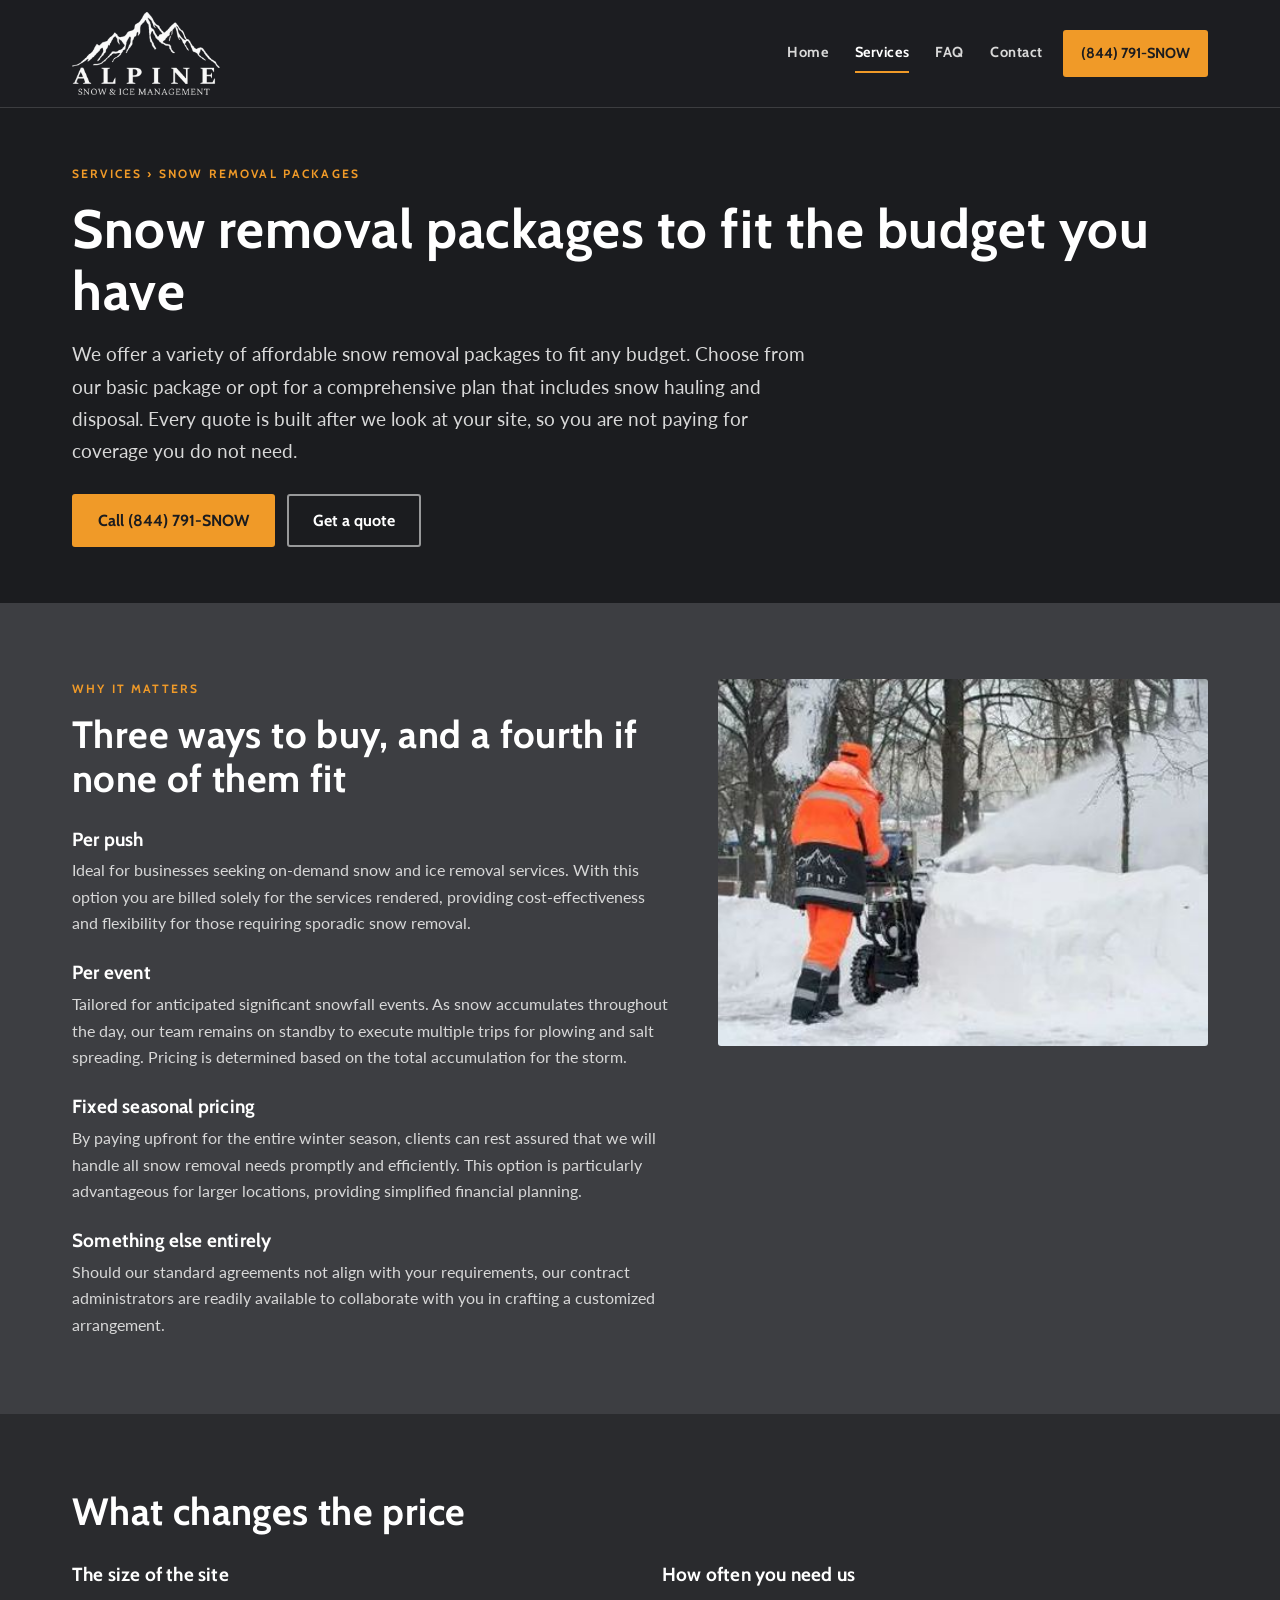
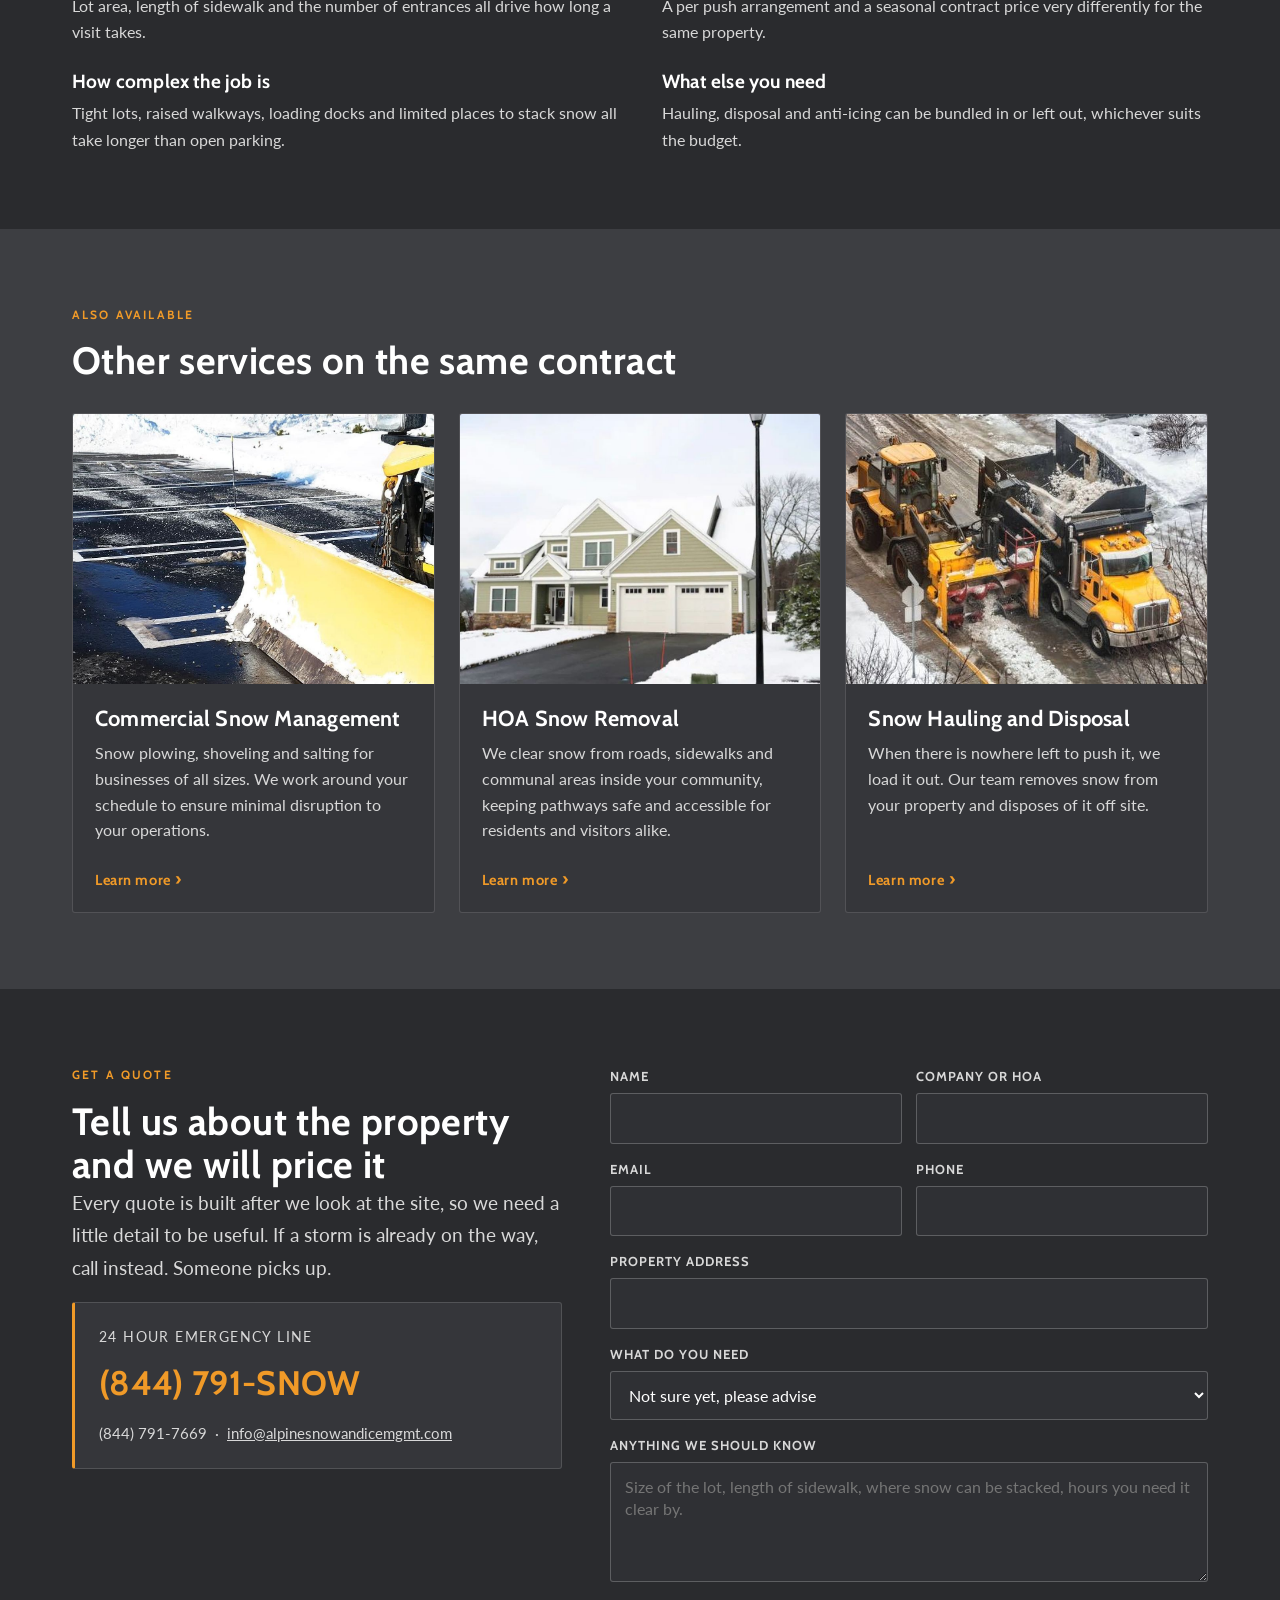
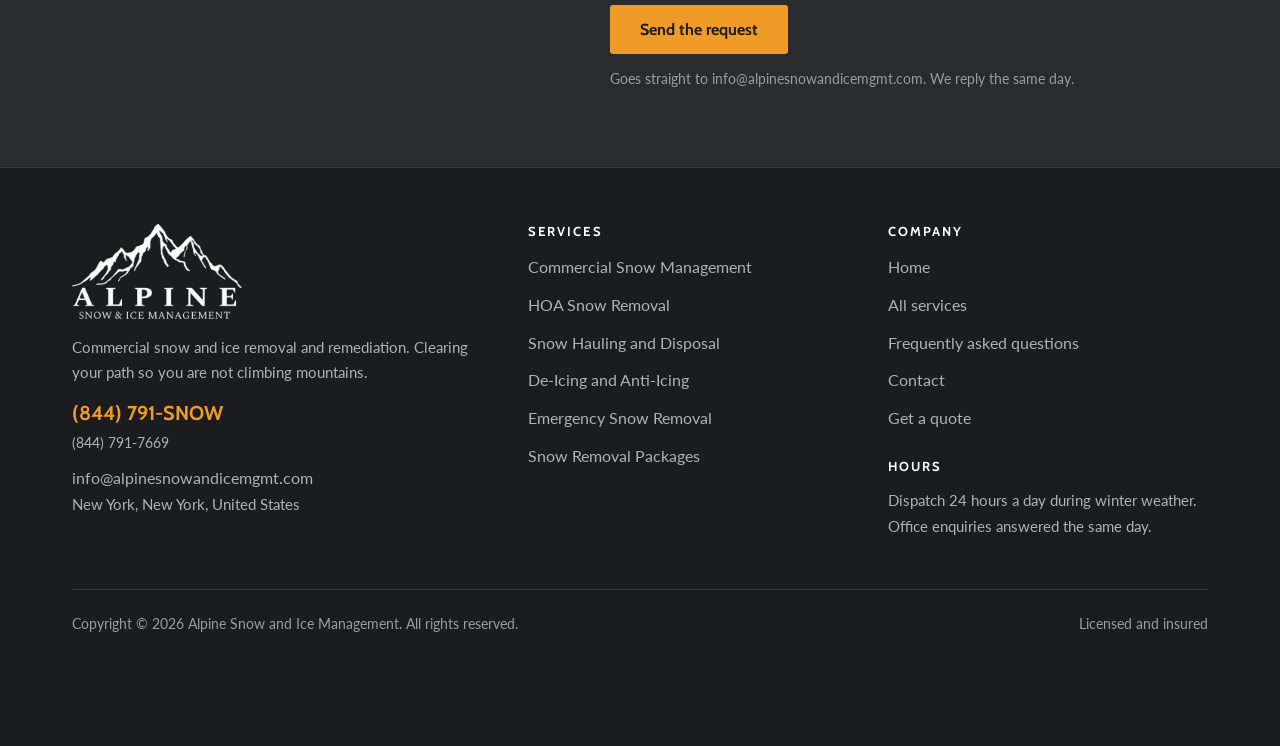
==== affordable-snow-removal/index.html @ 80266b06 "Snow removal packages page, which was serving the emergency page" ====
<!doctype html>
<html lang="en">
<head>
<meta charset="utf-8">
<meta name="viewport" content="width=device-width, initial-scale=1">
<title>Snow Removal Packages | Alpine Snow and Ice Management</title>
<meta name="description" content="A range of packages to fit any budget, from a basic plan to a comprehensive one that includes snow hauling and Call (844) 791-SNOW.">
<link rel="canonical" href="https://alpinesnowandicemgmt.com/affordable-snow-removal/">
<meta name="robots" content="noindex, nofollow"><!-- PREVIEW ONLY. Delete this line and set robots.txt to Allow when this replaces the live site. -->
<meta property="og:type" content="website">
<meta property="og:title" content="Snow Removal Packages | Alpine Snow and Ice Management">
<meta property="og:description" content="A range of packages to fit any budget, from a basic plan to a comprehensive one that includes snow hauling and Call (844) 791-SNOW.">
<meta property="og:url" content="https://alpinesnowandicemgmt.com/affordable-snow-removal/">
<meta property="og:image" content="https://alpinesnowandicemgmt.com/asi/img/hero.jpg">
<meta name="theme-color" content="#1B1C1F">
<link rel="icon" href="/asi/img/logo.png">
<link rel="apple-touch-icon" href="/asi/img/logo.png">
<link rel="preconnect" href="https://fonts.gstatic.com" crossorigin>
<link rel="stylesheet" href="https://fonts.googleapis.com/css2?family=Cabin:wght@400;600;700&family=Lato:wght@300;400;700&display=swap">
<link rel="stylesheet" href="/asi/css/asi.css">
<script type="application/ld+json">{"@context": "https://schema.org", "@type": "Service", "name": "Snow Removal Packages", "serviceType": "Snow Removal Packages", "provider": {"@id": "https://alpinesnowandicemgmt.com/#business"}, "url": "https://alpinesnowandicemgmt.com/affordable-snow-removal/", "description": "A range of packages to fit any budget, from a basic plan to a comprehensive one that includes snow hauling and disposal.", "areaServed": {"@type": "State", "name": "New York"}}</script>
</head>
<body>
<a class="skip" href="#main">Skip to content</a>
<header class="hdr" id="hdr">
 <div class="in">
  <a class="brand" href="/" aria-label="Alpine Snow and Ice Management, home">
   <img src="/asi/img/logo.png" alt="Alpine Snow and Ice Management" width="148" height="83">
  </a>
  <button class="burger" id="burger" aria-label="Menu" aria-expanded="false" aria-controls="nav">
   <svg width="22" height="16" viewBox="0 0 22 16" fill="none" aria-hidden="true"><path d="M0 1h22M0 8h22M0 15h22" stroke="currentColor" stroke-width="2"/></svg>
  </button>
  <nav class="nav" id="nav" aria-label="Main"><a href="/">Home</a><a href="/services/" aria-current="page">Services</a><a href="/faq/">FAQ</a><a href="/contact/">Contact</a></nav>
  <a class="cta" href="tel:+18447917669">(844) 791-SNOW</a>
 </div>
</header>
<main id="main">
<section class="sec tight b4">
 <div class="w">
  <p class="eyebrow"><a href="/services/" style="color:var(--amber);text-decoration:none">Services</a> &rsaquo; Snow Removal Packages</p>
  <h1 style="margin-bottom:16px">Snow removal packages to fit the budget you have</h1>
  <p class="lead">We offer a variety of affordable snow removal packages to fit any budget. Choose from our basic package or opt for a comprehensive plan that includes snow hauling and disposal. Every quote is built after we look at your site, so you are not paying for coverage you do not need.</p>
  <div class="btns" style="margin-top:26px">
   <a class="btn pri" href="tel:+18447917669">Call (844) 791-SNOW</a>
   <a class="btn ghost" href="#quote">Get a quote</a>
  </div>
 </div>
</section>
<section class="sec">
 <div class="w split narrow">
  <div>
   <p class="eyebrow">Why it matters</p>
   <h2 style="margin-bottom:28px">Three ways to buy, and a fourth if none of them fit</h2>
   <ul class="reasons"><li><h3>Per push</h3><p>Ideal for businesses seeking on-demand snow and ice removal services. With this option you are billed solely for the services rendered, providing cost-effectiveness and flexibility for those requiring sporadic snow removal.</p></li><li><h3>Per event</h3><p>Tailored for anticipated significant snowfall events. As snow accumulates throughout the day, our team remains on standby to execute multiple trips for plowing and salt spreading. Pricing is determined based on the total accumulation for the storm.</p></li><li><h3>Fixed seasonal pricing</h3><p>By paying upfront for the entire winter season, clients can rest assured that we will handle all snow removal needs promptly and efficiently. This option is particularly advantageous for larger locations, providing simplified financial planning.</p></li><li><h3>Something else entirely</h3><p>Should our standard agreements not align with your requirements, our contract administrators are readily available to collaborate with you in crafting a customized arrangement.</p></li></ul>
  </div>
  <img src="/asi/img/packages.jpg" alt="Snow Removal Packages" loading="lazy" width="1100" height="825">
 </div>
</section>
<section class="sec b3">
 <div class="w">
  <h2 style="margin-bottom:30px">What changes the price</h2>
  <ul class="reasons two"><li><h3>The size of the site</h3><p>Lot area, length of sidewalk and the number of entrances all drive how long a visit takes.</p></li><li><h3>How often you need us</h3><p>A per push arrangement and a seasonal contract price very differently for the same property.</p></li><li><h3>How complex the job is</h3><p>Tight lots, raised walkways, loading docks and limited places to stack snow all take longer than open parking.</p></li><li><h3>What else you need</h3><p>Hauling, disposal and anti-icing can be bundled in or left out, whichever suits the budget.</p></li></ul>
 </div>
</section>
<section class="sec">
 <div class="w">
  <p class="eyebrow">Also available</p>
  <h2 style="margin-bottom:30px">Other services on the same contract</h2>
  <div class="grid g3"><article class="card">
      <img src="/asi/img/commercial.jpg" alt="Commercial Snow Management" loading="lazy" width="1100" height="825">
      <div class="in"><h3>Commercial Snow Management</h3><p>Snow plowing, shoveling and salting for businesses of all sizes. We work around your schedule to ensure minimal disruption to your operations.</p>
      <a class="more" href="/commercial-snow-mgmt/">Learn more</a></div></article><article class="card">
      <img src="/asi/img/hoa.jpg" alt="HOA Snow Removal" loading="lazy" width="1100" height="825">
      <div class="in"><h3>HOA Snow Removal</h3><p>We clear snow from roads, sidewalks and communal areas inside your community, keeping pathways safe and accessible for residents and visitors alike.</p>
      <a class="more" href="/hoa-snow-removal/">Learn more</a></div></article><article class="card">
      <img src="/asi/img/hauling.jpg" alt="Snow Hauling and Disposal" loading="lazy" width="1100" height="825">
      <div class="in"><h3>Snow Hauling and Disposal</h3><p>When there is nowhere left to push it, we load it out. Our team removes snow from your property and disposes of it off site.</p>
      <a class="more" href="/snow-hauling-and-disposal/">Learn more</a></div></article></div>
 </div>
</section>
<section class="sec quote" id="quote">
 <div class="w qgrid">
  <div>
   <p class="eyebrow">Get a quote</p>
   <h2>Tell us about the property and we will price it</h2>
   <p class="lead">Every quote is built after we look at the site, so we need a little detail to be useful. If a storm is already on the way, call instead. Someone picks up.</p>
   <div class="callout">
    <p style="margin:0 0 6px;font-size:14px;letter-spacing:.1em;text-transform:uppercase">24 hour emergency line</p>
    <a class="num" href="tel:+18447917669">(844) 791-SNOW</a>
    <p style="margin:8px 0 0;font-size:15px">(844) 791-7669 &nbsp;&middot;&nbsp; <a href="mailto:info@alpinesnowandicemgmt.com" style="color:var(--mut)">info@alpinesnowandicemgmt.com</a></p>
   </div>
  </div>
  <form class="q" action="https://formsubmit.co/info@alpinesnowandicemgmt.com" method="POST">
   <input type="hidden" name="_subject" value="Quote request from alpinesnowandicemgmt.com">
   <input type="hidden" name="_captcha" value="false">
   <input type="hidden" name="_template" value="table">
   <input type="hidden" name="_next" value="https://alpinesnowandicemgmt.com/thanks/">
   <input type="text" name="_honey" style="display:none" tabindex="-1" autocomplete="off" aria-hidden="true">
   <input type="hidden" name="Page" value="Snow Removal Packages">
   <div><label for="f-name">Name</label><input id="f-name" name="Name" type="text" required autocomplete="name"></div>
   <div><label for="f-co">Company or HOA</label><input id="f-co" name="Company" type="text" autocomplete="organization"></div>
   <div><label for="f-em">Email</label><input id="f-em" name="Email" type="email" required autocomplete="email"></div>
   <div><label for="f-ph">Phone</label><input id="f-ph" name="Phone" type="tel" autocomplete="tel"></div>
   <div class="full"><label for="f-addr">Property address</label><input id="f-addr" name="Property address" type="text" autocomplete="street-address"></div>
   <div class="full"><label for="f-sv">What do you need</label>
     <select id="f-sv" name="Service"><option>Not sure yet, please advise</option><option>Commercial Snow Management</option><option>HOA Snow Removal</option><option>Snow Hauling and Disposal</option><option>De-Icing and Anti-Icing</option><option>Emergency Snow Removal</option><option>Snow Removal Packages</option></select></div>
   <div class="full"><label for="f-msg">Anything we should know</label>
     <textarea id="f-msg" name="Message" placeholder="Size of the lot, length of sidewalk, where snow can be stacked, hours you need it clear by."></textarea></div>
   <button type="submit">Send the request</button>
   <p class="full" style="margin:0;font-size:13.5px;color:#9A9CA0">Goes straight to info@alpinesnowandicemgmt.com. We reply the same day.</p>
  </form>
 </div>
</section>

</main>
<footer class="ftr">
 <div class="w">
  <div class="fgrid">
   <div>
    <img class="logo" src="/asi/img/logo.png" alt="Alpine Snow and Ice Management" width="170" height="95">
    <p>Commercial snow and ice removal and remediation. Clearing your path so you are not climbing mountains.</p>
    <p><a class="num" href="tel:+18447917669" style="color:var(--amber);font-family:var(--h);font-weight:700;font-size:20px;text-decoration:none">(844) 791-SNOW</a><br>
    <span style="font-size:14px">(844) 791-7669</span></p>
    <p><a href="mailto:info@alpinesnowandicemgmt.com">info@alpinesnowandicemgmt.com</a><br>New York, New York, United States</p>
   </div>
   <div><h4>Services</h4><ul><li><a href="/commercial-snow-mgmt/">Commercial Snow Management</a></li><li><a href="/hoa-snow-removal/">HOA Snow Removal</a></li><li><a href="/snow-hauling-and-disposal/">Snow Hauling and Disposal</a></li><li><a href="/de-icing-and-anti-icing/">De-Icing and Anti-Icing</a></li><li><a href="/emergency-snow-removal/">Emergency Snow Removal</a></li><li><a href="/affordable-snow-removal/">Snow Removal Packages</a></li></ul></div>
   <div><h4>Company</h4><ul>
     <li><a href="/">Home</a></li>
     <li><a href="/services/">All services</a></li>
     <li><a href="/faq/">Frequently asked questions</a></li>
     <li><a href="/contact/">Contact</a></li>
     <li><a href="/#quote">Get a quote</a></li>
   </ul>
   <h4 style="margin-top:26px">Hours</h4>
   <p style="font-size:15px">Dispatch 24 hours a day during winter weather. Office enquiries answered the same day.</p>
   </div>
  </div>
  <div class="legal">
   <span>Copyright &copy; 2026 Alpine Snow and Ice Management. All rights reserved.</span>
   <span>Licensed and insured</span>
  </div>
 </div>
</footer>
<div class="callbar">
 <a class="c1" href="tel:+18447917669">Call (844) 791-SNOW</a>
 <a class="c2" href="#quote">Get a quote</a>
</div>
<script>
(function(){
 var b=document.getElementById('burger'), h=document.getElementById('hdr');
 if(b&&h){b.addEventListener('click',function(){
   var o=h.classList.toggle('open'); b.setAttribute('aria-expanded', o?'true':'false');
 });}
})();
</script>
</body>
</html>
---- asi/css/asi.css ----
/* Alpine Snow & Ice Management
   Palette taken from the live site, not invented:
     #3D3E42  rgb(61,62,66)    the site's own surface charcoal
     #FFFFFF  headings and logo
     #D8D8D8  body copy, 7.49:1 on the charcoal
   One addition, sampled from the amber on their own plow blades in their own
   photographs, used only for primary actions:
     #F09A28  lifted from the raw #E8901A sampled off the blades, because the raw
              value measured 4.29:1 on the charcoal and 12px labels need 4.5:1.
              #F09A28 measures 4.76:1 as text, and 7.62:1 as a button carrying #1B1C1F ink.
   Type is unchanged: Cabin for headings, Lato for body, as the live site loads.
   No decorative rules anywhere. Section labels stand on their own.
*/
:root{
  --bg:#3D3E42; --bg2:#35363A; --bg3:#2A2B2E; --bg4:#1B1C1F;
  --ink:#FFFFFF; --mut:#D8D8D8; --dim:#AFB1B5;
  --amber:#F09A28; --amber-hi:#FFAE3E; --amber-ink:#1B1C1F;
  --line:rgba(255,255,255,.14);
  --wrap:1180px; --r:3px;
  --h:'Cabin',"Trebuchet MS",arial,sans-serif;
  --b:'Lato',"Helvetica Neue",arial,sans-serif;
}
*,*::before,*::after{box-sizing:border-box}
html{-webkit-text-size-adjust:100%;scroll-behavior:smooth}
body{margin:0;background:var(--bg);color:var(--mut);font:400 17px/1.7 var(--b);
  -webkit-font-smoothing:antialiased;overflow-x:hidden}
img{max-width:100%;display:block;height:auto}
/* height:auto matters: the width/height HTML attributes map to a presentational
   height that otherwise beats aspect-ratio, and every card image renders at its
   intrinsic 825px instead of the 4:3 box. */
a{color:var(--ink)}
h1,h2,h3,h4{font-family:var(--h);color:var(--ink);font-weight:700;margin:0;line-height:1.15;letter-spacing:.01em}
h1{font-size:clamp(30px,4.6vw,54px)}
h2{font-size:clamp(25px,3.2vw,38px)}
h3{font-size:clamp(19px,1.7vw,22px)}
p{margin:0 0 18px}
.w{max-width:var(--wrap);margin:0 auto;padding:0 22px}
.sec{padding:76px 0}
.sec.tight{padding:56px 0}
.b2{background:var(--bg2)} .b3{background:var(--bg3)} .b4{background:var(--bg4)}
.eyebrow{font-family:var(--h);font-size:12px;font-weight:700;letter-spacing:.18em;
  text-transform:uppercase;color:var(--amber);margin:0 0 14px}
.lead{font-size:clamp(17px,1.5vw,19px);color:var(--mut);max-width:68ch}
.muted{color:var(--dim)}

/* ---- skip link ---- */
.skip{position:absolute;left:-9999px;top:0;background:var(--amber);color:var(--amber-ink);
  padding:12px 18px;font-family:var(--h);font-weight:700;z-index:200}
.skip:focus{left:8px;top:8px}

/* ---- header ---- */
.hdr{position:sticky;top:0;z-index:90;background:rgba(27,28,31,.94);
  backdrop-filter:saturate(1.2) blur(8px);border-bottom:1px solid var(--line)}
.hdr .in{max-width:var(--wrap);margin:0 auto;padding:12px 22px;display:flex;align-items:center;gap:20px}
.brand{display:flex;align-items:center;flex:0 0 auto}
.brand img{width:148px;height:auto}
.nav{display:flex;gap:26px;margin-left:auto;align-items:center}
.nav a{font-family:var(--h);font-weight:700;font-size:14.5px;letter-spacing:.04em;
  text-decoration:none;color:var(--mut);padding:6px 0;border-bottom:2px solid transparent}
.nav a:hover{color:#fff}
.nav a[aria-current="page"]{color:#fff;border-bottom-color:var(--amber)}
.hdr .cta{display:inline-flex;align-items:center;gap:8px;background:var(--amber);color:var(--amber-ink);
  font-family:var(--h);font-weight:700;font-size:14.5px;padding:11px 18px;border-radius:var(--r);
  text-decoration:none;white-space:nowrap}
.hdr .cta:hover{background:var(--amber-hi)}
.burger{display:none;background:none;border:1px solid var(--line);border-radius:var(--r);
  color:#fff;padding:9px 11px;margin-left:auto;cursor:pointer}
.burger svg{display:block}

/* ---- hero ---- */
.hero{position:relative;background:var(--bg4)}
.hero img.bg{width:100%;height:clamp(420px,56vw,620px);object-fit:cover;opacity:.95}
.hero .scrim{position:absolute;inset:0;
  background:linear-gradient(90deg,rgba(20,21,23,.94) 0%,rgba(20,21,23,.90) 38%,rgba(20,21,23,.62) 60%,rgba(20,21,23,.30) 100%)}
.hero .body{position:absolute;inset:0;display:flex;align-items:center}
.hero .box{max-width:660px}
.hero h1{margin-bottom:16px;text-wrap:balance}
.hero p{color:#E9EAEB;font-size:clamp(16px,1.6vw,19px);max-width:52ch;margin-bottom:26px}
.btns{display:flex;flex-wrap:wrap;gap:12px;align-items:center}
/* align-items:center, not the default stretch: inline-flex buttons otherwise grow
   to the full height of the row and render as big square slabs on a phone. */
.btn{display:inline-flex;align-items:center;justify-content:center;gap:9px;font-family:var(--h);
  font-weight:700;font-size:16px;line-height:1.2;padding:15px 24px;border-radius:var(--r);
  text-decoration:none;border:2px solid transparent;flex:0 1 auto;min-width:0;text-align:center}
/* NOTE: the secondary button is .ghost, never .sec. ".sec" is the section padding
   utility, so a button carrying it inherits padding:76px 0 (54px 0 on mobile)
   and renders as a slab. Keep these two namespaces apart. */
.btn.pri{background:var(--amber);color:var(--amber-ink)}
.btn.pri:hover{background:var(--amber-hi)}
.btn.ghost{border-color:rgba(255,255,255,.55);color:#fff}
.btn.ghost:hover{border-color:#fff;background:rgba(255,255,255,.08)}

/* ---- trust strip ---- */
.trust{background:var(--bg4);border-top:1px solid var(--line);border-bottom:1px solid var(--line)}
.trust ul{list-style:none;margin:0;padding:0;display:grid;grid-template-columns:repeat(4,1fr)}
.trust li{padding:20px 22px;border-right:1px solid var(--line);
  font-family:var(--h);font-weight:700;font-size:14px;letter-spacing:.06em;text-transform:uppercase;color:#fff}
.trust li:last-child{border-right:0}
.trust li span{display:block;font-family:var(--b);font-weight:400;font-size:14px;
  letter-spacing:0;text-transform:none;color:var(--dim);margin-top:5px}

/* ---- cards ---- */
.grid{display:grid;gap:24px}
.g3{grid-template-columns:repeat(3,1fr)}
.g2{grid-template-columns:repeat(2,1fr)}
.card{background:var(--bg2);border:1px solid var(--line);border-radius:var(--r);
  overflow:hidden;display:flex;flex-direction:column}
.card img{width:100%;aspect-ratio:4/3;object-fit:cover}
.card .in{padding:22px 22px 20px;display:flex;flex-direction:column;flex:1}
.card h3{margin-bottom:10px}
.card p{font-size:15.5px;line-height:1.65;color:var(--mut);flex:1}
.card .more{font-family:var(--h);font-weight:700;font-size:14.5px;color:var(--amber);
  text-decoration:none;letter-spacing:.04em;margin-top:6px}
.card .more:hover{color:var(--amber-hi);text-decoration:underline}
.card .more::after{content:" \203A";font-size:18px;line-height:1}

/* ---- split ---- */
.split{display:grid;grid-template-columns:1fr 1fr;gap:48px;align-items:center}
.split.narrow{grid-template-columns:1.1fr .9fr;align-items:start}
.split.narrow img{position:sticky;top:104px}
.split img{width:100%;aspect-ratio:4/3;object-fit:cover;border-radius:var(--r)}

/* ---- reason list ---- */
.reasons{list-style:none;margin:0;padding:0;display:grid;gap:26px}
.reasons.two{grid-template-columns:1fr 1fr;gap:26px 44px}
.reasons h3{font-size:19px;margin-bottom:7px;color:#fff}
.reasons p{margin:0;font-size:15.5px;line-height:1.7}

/* ---- contracts ---- */
.plans{display:grid;grid-template-columns:repeat(3,1fr);gap:20px}
.plan{background:var(--bg2);border:1px solid var(--line);border-top:3px solid var(--amber);
  border-radius:var(--r);padding:26px 24px}
.plan h3{margin-bottom:10px}
.plan p{font-size:15.5px;line-height:1.7;margin:0}

/* ---- faq ---- */
.faq{max-width:860px;margin:0 auto}
.faq details{border-bottom:1px solid var(--line)}
.faq summary{cursor:pointer;list-style:none;padding:20px 44px 20px 0;position:relative;
  font-family:var(--h);font-weight:700;font-size:18px;color:#fff}
.faq summary::-webkit-details-marker{display:none}
.faq summary::after{content:"+";position:absolute;right:8px;top:17px;font-size:26px;
  font-weight:400;color:var(--amber);line-height:1}
.faq details[open] summary::after{content:"\2013"}
.faq .ans{padding:0 44px 22px 0;font-size:16px;line-height:1.75}

/* ---- quote form ---- */
.quote{background:var(--bg3)}
.qgrid{display:grid;grid-template-columns:.9fr 1.1fr;gap:48px;align-items:start}
form.q{display:grid;gap:14px;grid-template-columns:1fr 1fr}
form.q .full{grid-column:1/-1}
form.q label{display:block;font-family:var(--h);font-weight:700;font-size:13px;
  letter-spacing:.08em;text-transform:uppercase;color:var(--mut);margin-bottom:6px}
form.q input,form.q select,form.q textarea{width:100%;background:#2F3034;color:#fff;
  border:1px solid rgba(255,255,255,.22);border-radius:var(--r);padding:13px 14px;
  font:400 16px/1.4 var(--b)}
form.q textarea{min-height:120px;resize:vertical}
form.q input:focus,form.q select:focus,form.q textarea:focus{outline:2px solid var(--amber);
  outline-offset:1px;border-color:transparent}
form.q button{grid-column:1/-1;justify-self:start;background:var(--amber);color:var(--amber-ink);
  border:0;border-radius:var(--r);font:700 16px var(--h);padding:15px 30px;cursor:pointer}
form.q button:hover{background:var(--amber-hi)}
.callout{background:var(--bg2);border:1px solid var(--line);border-left:3px solid var(--amber);
  border-radius:var(--r);padding:22px 24px}
.callout .num{font-family:var(--h);font-weight:700;font-size:clamp(26px,3vw,34px);color:var(--amber);
  text-decoration:none;display:inline-block;letter-spacing:.01em}
.callout .num:hover{color:var(--amber-hi)}

/* ---- footer ---- */
.ftr{background:var(--bg4);border-top:1px solid var(--line);padding:56px 0 110px}
.fgrid{display:grid;grid-template-columns:1.3fr 1fr 1fr;gap:40px}
.ftr img.logo{width:170px;margin-bottom:16px}
.ftr h4{font-family:var(--h);font-size:13px;letter-spacing:.16em;text-transform:uppercase;
  color:#fff;margin:0 0 14px}
.ftr ul{list-style:none;margin:0;padding:0}
.ftr li{margin-bottom:9px}
.ftr a{color:var(--dim);text-decoration:none;font-size:15.5px}
.ftr a:hover{color:#fff;text-decoration:underline}
.ftr p{font-size:15px;color:var(--dim);margin:0 0 10px}
.legal{border-top:1px solid var(--line);margin-top:40px;padding-top:22px;
  font-size:14px;color:#9A9CA0;display:flex;justify-content:space-between;gap:16px;flex-wrap:wrap}

/* ---- sticky mobile call bar ---- */
.callbar{position:fixed;left:0;right:0;bottom:0;z-index:95;display:none;
  grid-template-columns:1fr 1fr;border-top:1px solid rgba(0,0,0,.4)}
.callbar a{display:flex;align-items:center;justify-content:center;gap:8px;padding:15px 8px;
  font:700 16px var(--h);text-decoration:none}
.callbar .c1{background:var(--amber);color:var(--amber-ink)}
.callbar .c2{background:#121315;color:#fff}

/* ---- responsive ---- */
@media(max-width:980px){
  .g3{grid-template-columns:repeat(2,1fr)}
  .trust ul{grid-template-columns:repeat(2,1fr)}
  .trust li:nth-child(2){border-right:0}
  .trust li:nth-child(1),.trust li:nth-child(2){border-bottom:1px solid var(--line)}
  .plans{grid-template-columns:1fr}
  .qgrid{grid-template-columns:1fr;gap:32px}
}
@media(max-width:860px){
  .split,.split.narrow{grid-template-columns:1fr;gap:28px}
  .split.narrow img{position:static}
  .reasons.two{grid-template-columns:1fr}
  .fgrid{grid-template-columns:1fr 1fr}
  .nav,.hdr .cta{display:none}
  .burger{display:block}
  .hdr.open .nav{display:flex;position:absolute;left:0;right:0;top:100%;flex-direction:column;
    gap:0;background:#1B1C1F;border-bottom:1px solid var(--line);padding:6px 22px 16px}
  .hdr.open .nav a{padding:13px 0;border-bottom:1px solid rgba(255,255,255,.08);width:100%}
  /* The header phone button stays hidden on mobile even with the menu open: it is a
     sibling of .nav, not a child, so showing it puts it back in the header row where
     it overflows the right edge. Calling is covered by the sticky bar and the hero. */
  .hdr .in{position:relative}
  .callbar{display:grid}
  .sec{padding:54px 0}
}
@media(max-width:600px){
  /* thumbs, not darts: the two hero actions go full width and stack */
  /* nowrap matters here: flex-wrap:wrap with flex-direction:column makes the
     items wrap into COLUMNS and the second button renders 131px tall. */
  .btns{flex-direction:column;flex-wrap:nowrap;align-items:stretch}
  .btns .btn{width:100%}
  .g3,.g2{grid-template-columns:1fr}
  .fgrid{grid-template-columns:1fr}
  /* On a phone the stacked buttons make the hero copy taller than any fixed image
     height, and an absolutely positioned .body then slides its own h1 up behind the
     sticky header. So on narrow screens the photo becomes the background layer and
     the content flows normally, which lets the hero grow with its own text. */
  .hero{position:relative;display:block}
  .hero img.bg{position:absolute;inset:0;width:100%;height:100%;object-fit:cover}
  .hero .scrim{position:absolute;inset:0;
    background:linear-gradient(180deg,rgba(20,21,23,.72) 0%,rgba(20,21,23,.88) 55%,rgba(20,21,23,.95) 100%)}
  .hero .body{position:relative;inset:auto;padding:44px 0 50px;min-height:430px}
  form.q{grid-template-columns:1fr}
  .trust ul{grid-template-columns:1fr}
  .trust li{border-right:0;border-bottom:1px solid var(--line)}
  .trust li:last-child{border-bottom:0}
}
@media(prefers-reduced-motion:reduce){*{animation:none!important;transition:none!important}}
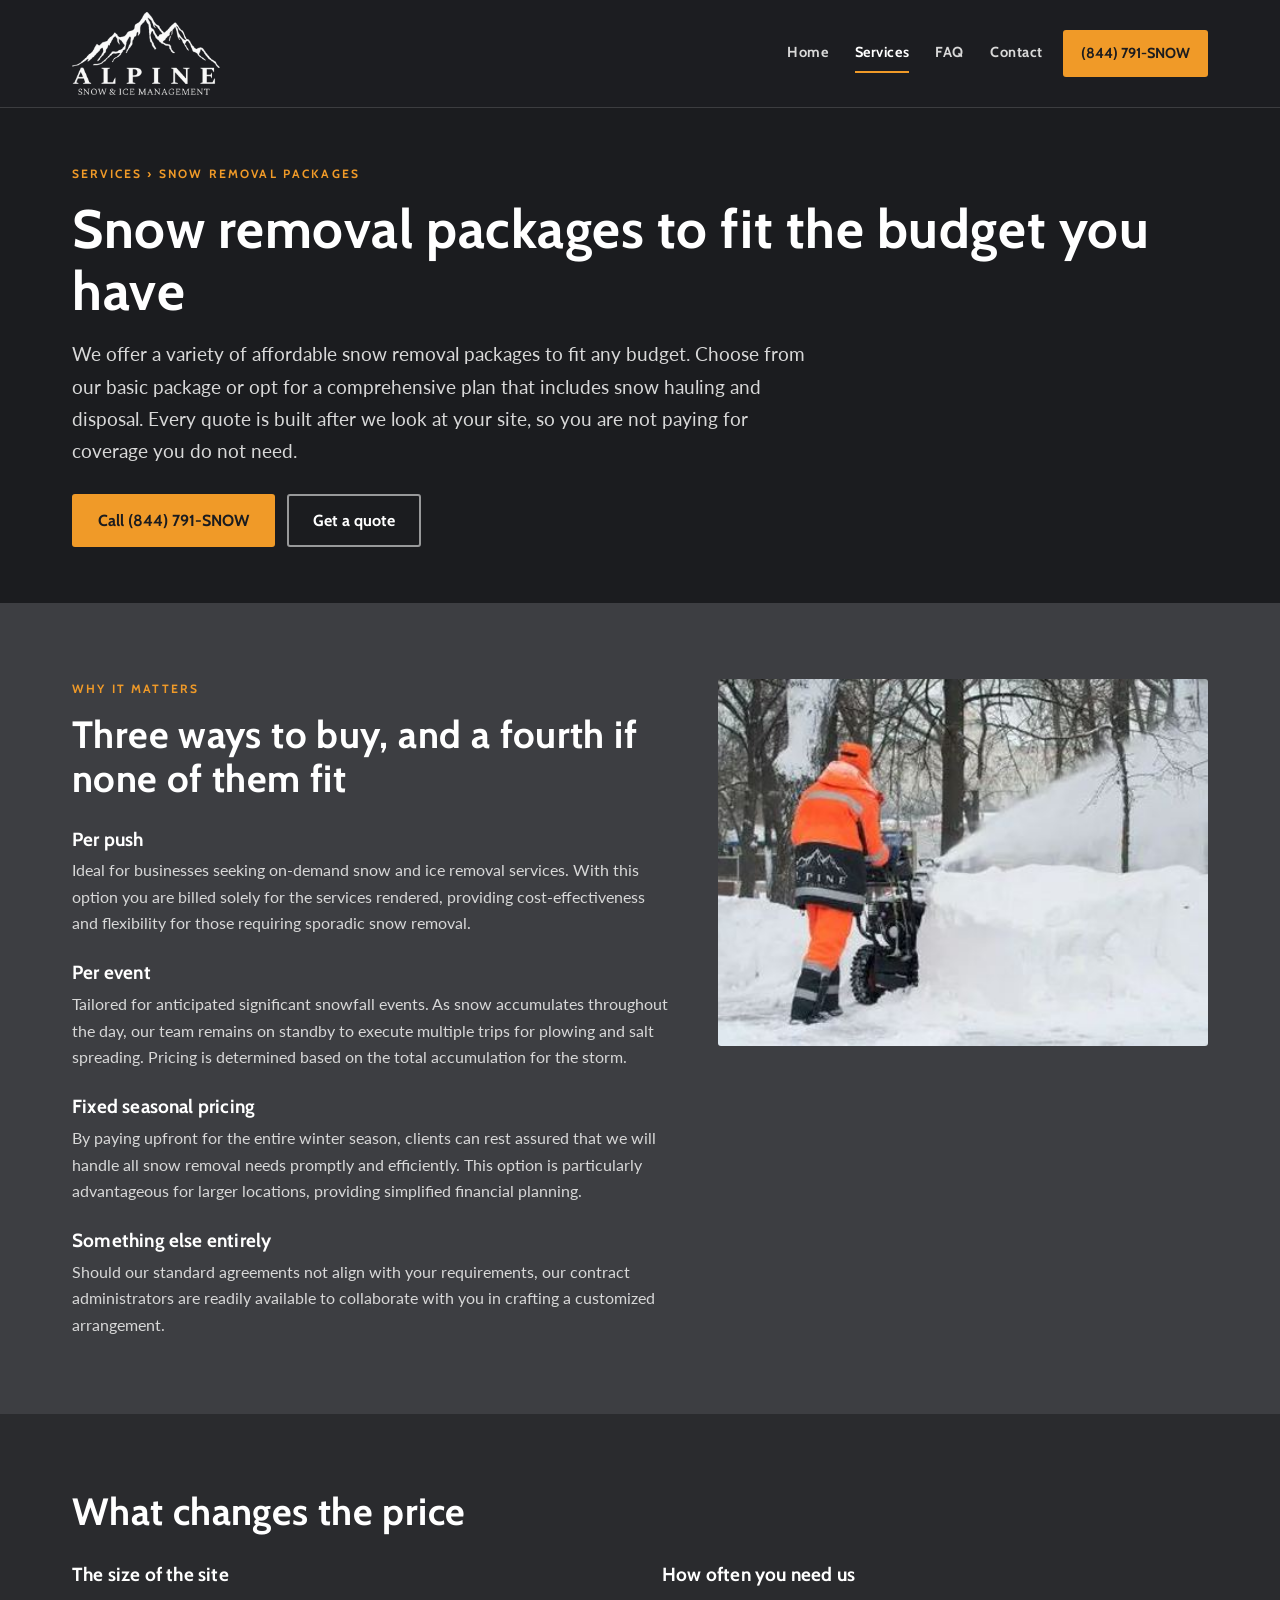
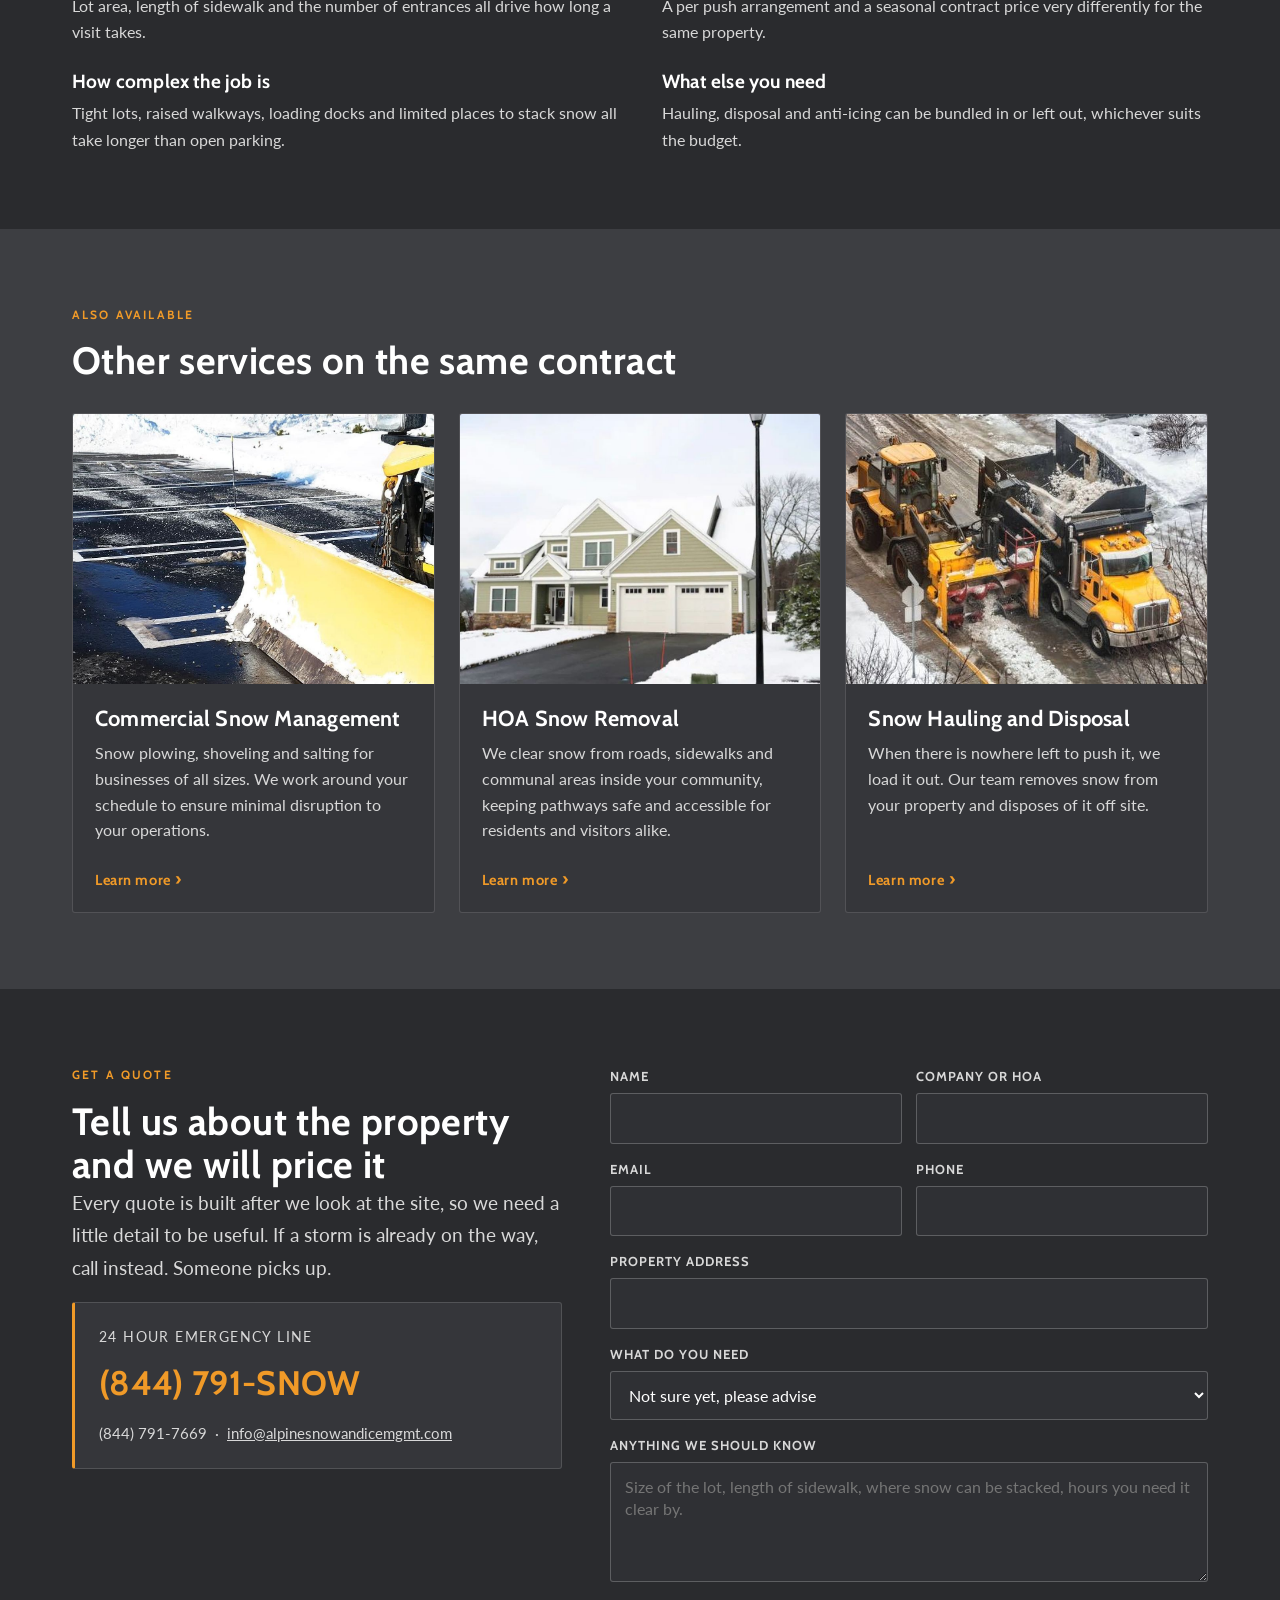
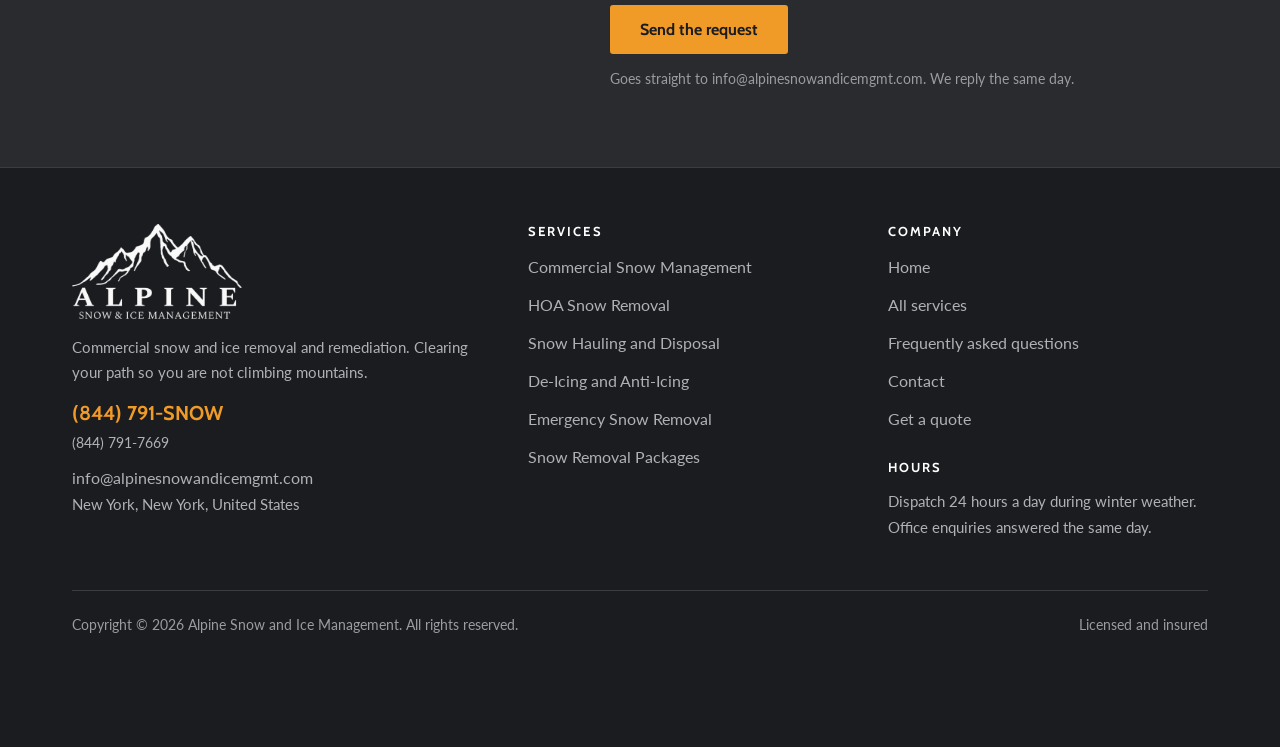
==== commit a76093e8: "Audit fixes" ====
--- a/affordable-snow-removal/index.html
+++ b/affordable-snow-removal/index.html
@@ -13,31 +13,31 @@
 <meta property="og:url" content="https://alpinesnowandicemgmt.com/affordable-snow-removal/">
 <meta property="og:image" content="https://alpinesnowandicemgmt.com/asi/img/hero.jpg">
 <meta name="theme-color" content="#1B1C1F">
-<link rel="icon" href="/asi/img/logo.png">
-<link rel="apple-touch-icon" href="/asi/img/logo.png">
+<link rel="icon" href="../asi/img/logo.png">
+<link rel="apple-touch-icon" href="../asi/img/logo.png">
 <link rel="preconnect" href="https://fonts.gstatic.com" crossorigin>
 <link rel="stylesheet" href="https://fonts.googleapis.com/css2?family=Cabin:wght@400;600;700&family=Lato:wght@300;400;700&display=swap">
-<link rel="stylesheet" href="/asi/css/asi.css">
+<link rel="stylesheet" href="../asi/css/asi.css">
 <script type="application/ld+json">{"@context": "https://schema.org", "@type": "Service", "name": "Snow Removal Packages", "serviceType": "Snow Removal Packages", "provider": {"@id": "https://alpinesnowandicemgmt.com/#business"}, "url": "https://alpinesnowandicemgmt.com/affordable-snow-removal/", "description": "A range of packages to fit any budget, from a basic plan to a comprehensive one that includes snow hauling and disposal.", "areaServed": {"@type": "State", "name": "New York"}}</script>
 </head>
 <body>
 <a class="skip" href="#main">Skip to content</a>
 <header class="hdr" id="hdr">
  <div class="in">
-  <a class="brand" href="/" aria-label="Alpine Snow and Ice Management, home">
-   <img src="/asi/img/logo.png" alt="Alpine Snow and Ice Management" width="148" height="83">
+  <a class="brand" href="../index.html" aria-label="Alpine Snow and Ice Management, home">
+   <img src="../asi/img/logo.png" alt="Alpine Snow and Ice Management" width="148" height="83">
   </a>
   <button class="burger" id="burger" aria-label="Menu" aria-expanded="false" aria-controls="nav">
    <svg width="22" height="16" viewBox="0 0 22 16" fill="none" aria-hidden="true"><path d="M0 1h22M0 8h22M0 15h22" stroke="currentColor" stroke-width="2"/></svg>
   </button>
-  <nav class="nav" id="nav" aria-label="Main"><a href="/">Home</a><a href="/services/" aria-current="page">Services</a><a href="/faq/">FAQ</a><a href="/contact/">Contact</a></nav>
+  <nav class="nav" id="nav" aria-label="Main"><a href="../index.html">Home</a><a href="../services/" aria-current="page">Services</a><a href="../faq/">FAQ</a><a href="../contact/">Contact</a></nav>
   <a class="cta" href="tel:+18447917669">(844) 791-SNOW</a>
  </div>
 </header>
 <main id="main">
 <section class="sec tight b4">
  <div class="w">
-  <p class="eyebrow"><a href="/services/" style="color:var(--amber);text-decoration:none">Services</a> &rsaquo; Snow Removal Packages</p>
+  <p class="eyebrow"><a href="../services/" style="color:var(--amber);text-decoration:none">Services</a> &rsaquo; Snow Removal Packages</p>
   <h1 style="margin-bottom:16px">Snow removal packages to fit the budget you have</h1>
   <p class="lead">We offer a variety of affordable snow removal packages to fit any budget. Choose from our basic package or opt for a comprehensive plan that includes snow hauling and disposal. Every quote is built after we look at your site, so you are not paying for coverage you do not need.</p>
   <div class="btns" style="margin-top:26px">
@@ -53,7 +53,7 @@
    <h2 style="margin-bottom:28px">Three ways to buy, and a fourth if none of them fit</h2>
    <ul class="reasons"><li><h3>Per push</h3><p>Ideal for businesses seeking on-demand snow and ice removal services. With this option you are billed solely for the services rendered, providing cost-effectiveness and flexibility for those requiring sporadic snow removal.</p></li><li><h3>Per event</h3><p>Tailored for anticipated significant snowfall events. As snow accumulates throughout the day, our team remains on standby to execute multiple trips for plowing and salt spreading. Pricing is determined based on the total accumulation for the storm.</p></li><li><h3>Fixed seasonal pricing</h3><p>By paying upfront for the entire winter season, clients can rest assured that we will handle all snow removal needs promptly and efficiently. This option is particularly advantageous for larger locations, providing simplified financial planning.</p></li><li><h3>Something else entirely</h3><p>Should our standard agreements not align with your requirements, our contract administrators are readily available to collaborate with you in crafting a customized arrangement.</p></li></ul>
   </div>
-  <img src="/asi/img/packages.jpg" alt="Snow Removal Packages" loading="lazy" width="1100" height="825">
+  <img src="../asi/img/packages.jpg" alt="Snow Removal Packages" loading="lazy" width="1100" height="825">
  </div>
 </section>
 <section class="sec b3">
@@ -67,15 +67,15 @@
   <p class="eyebrow">Also available</p>
   <h2 style="margin-bottom:30px">Other services on the same contract</h2>
   <div class="grid g3"><article class="card">
-      <img src="/asi/img/commercial.jpg" alt="Commercial Snow Management" loading="lazy" width="1100" height="825">
+      <img src="../asi/img/commercial.jpg" alt="Commercial Snow Management" loading="lazy" width="1100" height="825">
       <div class="in"><h3>Commercial Snow Management</h3><p>Snow plowing, shoveling and salting for businesses of all sizes. We work around your schedule to ensure minimal disruption to your operations.</p>
-      <a class="more" href="/commercial-snow-mgmt/">Learn more</a></div></article><article class="card">
-      <img src="/asi/img/hoa.jpg" alt="HOA Snow Removal" loading="lazy" width="1100" height="825">
+      <a class="more" href="../commercial-snow-mgmt/">Learn more</a></div></article><article class="card">
+      <img src="../asi/img/hoa.jpg" alt="HOA Snow Removal" loading="lazy" width="1100" height="825">
       <div class="in"><h3>HOA Snow Removal</h3><p>We clear snow from roads, sidewalks and communal areas inside your community, keeping pathways safe and accessible for residents and visitors alike.</p>
-      <a class="more" href="/hoa-snow-removal/">Learn more</a></div></article><article class="card">
-      <img src="/asi/img/hauling.jpg" alt="Snow Hauling and Disposal" loading="lazy" width="1100" height="825">
+      <a class="more" href="../hoa-snow-removal/">Learn more</a></div></article><article class="card">
+      <img src="../asi/img/hauling.jpg" alt="Snow Hauling and Disposal" loading="lazy" width="1100" height="825">
       <div class="in"><h3>Snow Hauling and Disposal</h3><p>When there is nowhere left to push it, we load it out. Our team removes snow from your property and disposes of it off site.</p>
-      <a class="more" href="/snow-hauling-and-disposal/">Learn more</a></div></article></div>
+      <a class="more" href="../snow-hauling-and-disposal/">Learn more</a></div></article></div>
  </div>
 </section>
 <section class="sec quote" id="quote">
@@ -95,7 +95,7 @@
    <input type="hidden" name="_captcha" value="false">
    <input type="hidden" name="_template" value="table">
    <input type="hidden" name="_next" value="https://alpinesnowandicemgmt.com/thanks/">
-   <input type="text" name="_honey" style="display:none" tabindex="-1" autocomplete="off" aria-hidden="true">
+   <input type="text" name="_honey" id="f-honey" aria-label="Leave this field empty" style="display:none" tabindex="-1" autocomplete="off" aria-hidden="true">
    <input type="hidden" name="Page" value="Snow Removal Packages">
    <div><label for="f-name">Name</label><input id="f-name" name="Name" type="text" required autocomplete="name"></div>
    <div><label for="f-co">Company or HOA</label><input id="f-co" name="Company" type="text" autocomplete="organization"></div>
@@ -117,21 +117,21 @@
  <div class="w">
   <div class="fgrid">
    <div>
-    <img class="logo" src="/asi/img/logo.png" alt="Alpine Snow and Ice Management" width="170" height="95">
+    <img class="logo" src="../asi/img/logo.png" alt="Alpine Snow and Ice Management" width="170" height="95">
     <p>Commercial snow and ice removal and remediation. Clearing your path so you are not climbing mountains.</p>
     <p><a class="num" href="tel:+18447917669" style="color:var(--amber);font-family:var(--h);font-weight:700;font-size:20px;text-decoration:none">(844) 791-SNOW</a><br>
     <span style="font-size:14px">(844) 791-7669</span></p>
     <p><a href="mailto:info@alpinesnowandicemgmt.com">info@alpinesnowandicemgmt.com</a><br>New York, New York, United States</p>
    </div>
-   <div><h4>Services</h4><ul><li><a href="/commercial-snow-mgmt/">Commercial Snow Management</a></li><li><a href="/hoa-snow-removal/">HOA Snow Removal</a></li><li><a href="/snow-hauling-and-disposal/">Snow Hauling and Disposal</a></li><li><a href="/de-icing-and-anti-icing/">De-Icing and Anti-Icing</a></li><li><a href="/emergency-snow-removal/">Emergency Snow Removal</a></li><li><a href="/affordable-snow-removal/">Snow Removal Packages</a></li></ul></div>
-   <div><h4>Company</h4><ul>
-     <li><a href="/">Home</a></li>
-     <li><a href="/services/">All services</a></li>
-     <li><a href="/faq/">Frequently asked questions</a></li>
-     <li><a href="/contact/">Contact</a></li>
-     <li><a href="/#quote">Get a quote</a></li>
+   <div><h2 class="fh">Services</h2><ul><li><a href="../commercial-snow-mgmt/">Commercial Snow Management</a></li><li><a href="../hoa-snow-removal/">HOA Snow Removal</a></li><li><a href="../snow-hauling-and-disposal/">Snow Hauling and Disposal</a></li><li><a href="../de-icing-and-anti-icing/">De-Icing and Anti-Icing</a></li><li><a href="../emergency-snow-removal/">Emergency Snow Removal</a></li><li><a href="../affordable-snow-removal/">Snow Removal Packages</a></li></ul></div>
+   <div><h2 class="fh">Company</h2><ul>
+     <li><a href="../index.html">Home</a></li>
+     <li><a href="../services/">All services</a></li>
+     <li><a href="../faq/">Frequently asked questions</a></li>
+     <li><a href="../contact/">Contact</a></li>
+     <li><a href="../#quote">Get a quote</a></li>
    </ul>
-   <h4 style="margin-top:26px">Hours</h4>
+   <h2 class="fh" style="margin-top:26px">Hours</h2>
    <p style="font-size:15px">Dispatch 24 hours a day during winter weather. Office enquiries answered the same day.</p>
    </div>
   </div>
@@ -151,6 +151,15 @@
  if(b&&h){b.addEventListener('click',function(){
    var o=h.classList.toggle('open'); b.setAttribute('aria-expanded', o?'true':'false');
  });}
+ // FormSubmit needs an absolute _next. Resolve it against whatever host the site is
+ // on, so the thank you page works on the preview and on the live domain with no edit.
+ try{
+  var brand=document.querySelector('.brand'), f=document.querySelector('form.q');
+  if(brand&&f&&f._next){
+   var home=new URL(brand.getAttribute('href'), location.href);
+   f._next.value=new URL('thanks/', home).href;
+  }
+ }catch(e){}
 })();
 </script>
 </body>
--- a/asi/css/asi.css
+++ b/asi/css/asi.css
@@ -170,8 +170,8 @@
 .ftr{background:var(--bg4);border-top:1px solid var(--line);padding:56px 0 110px}
 .fgrid{display:grid;grid-template-columns:1.3fr 1fr 1fr;gap:40px}
 .ftr img.logo{width:170px;margin-bottom:16px}
-.ftr h4{font-family:var(--h);font-size:13px;letter-spacing:.16em;text-transform:uppercase;
-  color:#fff;margin:0 0 14px}
+.ftr .fh{font-family:var(--h);font-size:13px;font-weight:700;letter-spacing:.16em;
+  text-transform:uppercase;color:#fff;margin:0 0 14px;line-height:1.2}
 .ftr ul{list-style:none;margin:0;padding:0}
 .ftr li{margin-bottom:9px}
 .ftr a{color:var(--dim);text-decoration:none;font-size:15.5px}
@@ -196,6 +196,17 @@
   .trust li:nth-child(1),.trust li:nth-child(2){border-bottom:1px solid var(--line)}
   .plans{grid-template-columns:1fr}
   .qgrid{grid-template-columns:1fr;gap:32px}
+}
+/* WCAG 2.2 AA target size, 2.5.8: nothing tapped is under 24px tall. The footer
+   links measured 18px and the breadcrumb 15px, so they get real padding on touch
+   screens rather than a bigger font that would change the design. */
+@media(hover:none),(max-width:860px){
+  .ftr li{margin-bottom:2px}
+  .ftr li a{display:inline-block;padding:9px 0;min-height:24px}
+  .ftr p a{display:inline-block;padding:5px 0}
+  .card .more{display:inline-block;padding:11px 0;margin-top:0}
+  .eyebrow a{display:inline-block;padding:7px 0}
+  .callout a{display:inline-block;padding:5px 0}
 }
 @media(max-width:860px){
   .split,.split.narrow{grid-template-columns:1fr;gap:28px}
